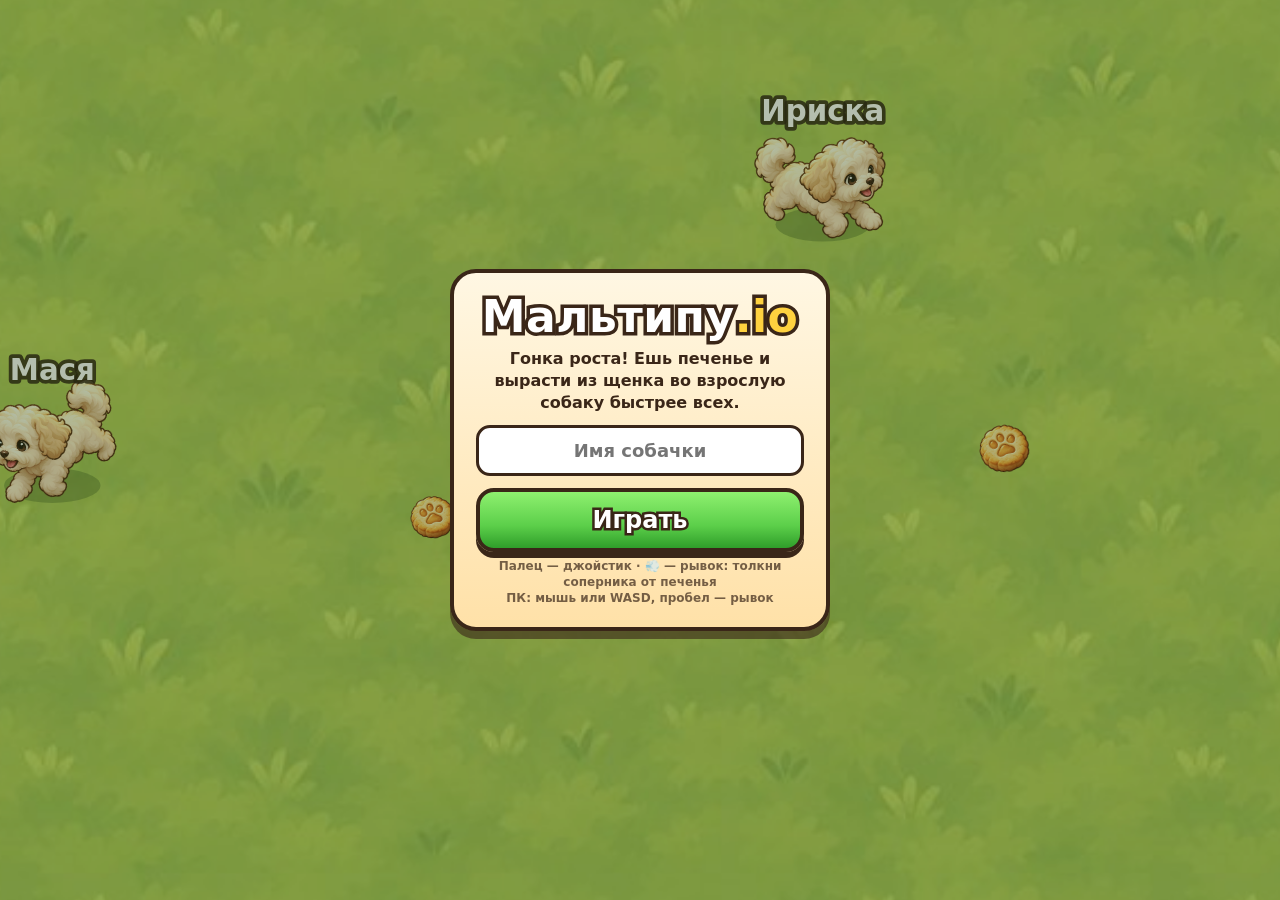
==== index.html @ 68b7dd46 "Maltipoo race: first playable prototype Browser game for iPhone (Safari / GitHub Pages): maltipoo pu" ====
<!doctype html>
<html lang="ru">
<head>
  <meta charset="utf-8">
  <meta name="viewport" content="width=device-width, initial-scale=1, maximum-scale=1, user-scalable=no, viewport-fit=cover">
  <meta name="apple-mobile-web-app-capable" content="yes">
  <meta name="mobile-web-app-capable" content="yes">
  <meta name="apple-mobile-web-app-status-bar-style" content="black-translucent">
  <meta name="apple-mobile-web-app-title" content="Мальтипу">
  <meta name="theme-color" content="#86c95a">
  <title>Мальтипу.io</title>
  <link rel="manifest" href="manifest.webmanifest">
  <link rel="apple-touch-icon" href="icons/icon-180.png">
  <link rel="icon" href="icons/icon-192.png">
  <link rel="stylesheet" href="style.css">
</head>
<body>
  <canvas id="game"></canvas>

  <div id="hud" class="hidden">
    <div id="xp">
      <div id="stage-row"><span id="stage-name">Щенок</span><span id="race-time">0:00</span></div>
      <div id="xp-bar"><div id="xp-fill"></div></div>
    </div>
    <ol id="board"></ol>
    <button id="dash" aria-label="Рывок">💨</button>
    <div id="toast"></div>
    <div id="countdown"></div>
  </div>

  <div id="start" class="screen">
    <div class="panel">
      <h1>Мальтипу<span>.io</span></h1>
      <p>Гонка роста! Ешь печенье и вырасти из щенка во взрослую собаку быстрее всех.</p>
      <input id="name" maxlength="12" placeholder="Имя собачки" autocomplete="off" enterkeyhint="go">
      <button id="play" class="big">Играть</button>
      <p class="hint">Палец — джойстик · 💨 — рывок: толкни соперника от печенья<br>ПК: мышь или WASD, пробел — рывок</p>
    </div>
  </div>

  <div id="finish" class="screen hidden">
    <div class="panel">
      <h2 id="fin-title">Выросла!</h2>
      <p id="fin-place" class="place"></p>
      <div id="podium"></div>
      <p id="fin-stats" class="stats"></p>
      <button id="again" class="big">Ещё раз</button>
    </div>
  </div>

  <script type="module" src="src/main.js"></script>
</body>
</html>
---- style.css ----
:root {
  --sa-top: env(safe-area-inset-top, 0px);
  --sa-right: env(safe-area-inset-right, 0px);
  --sa-bottom: env(safe-area-inset-bottom, 0px);
  --sa-left: env(safe-area-inset-left, 0px);
  --ink: #3a2618;
  --gold: #ffd23f;
  --green: #5ccf4a;
  --panel-top: #fff7e3;
  --panel-bottom: #ffe1a8;
}

* { box-sizing: border-box; }

html, body {
  margin: 0;
  width: 100%;
  height: 100%;
  overflow: hidden;
  background: #4f8a35;
  overscroll-behavior: none;
  touch-action: none;
  -webkit-user-select: none;
  user-select: none;
  -webkit-touch-callout: none;
  -webkit-tap-highlight-color: transparent;
  font-family: system-ui, -apple-system, "SF Pro Rounded", sans-serif;
  color: var(--ink);
}

#game { position: fixed; inset: 0; width: 100vw; height: 100vh; height: 100dvh; display: block; }

.hidden { display: none !important; }

/* HUD */
#hud { position: fixed; inset: 0; pointer-events: none; }

#xp {
  position: absolute;
  top: calc(10px + var(--sa-top));
  left: calc(12px + var(--sa-left));
  width: min(220px, 42vw);
}
#stage-row {
  display: flex; justify-content: space-between; align-items: baseline;
  font-weight: 900; color: #fff;
  -webkit-text-stroke: 4px var(--ink); paint-order: stroke fill;
  margin: 0 4px 4px;
}
#stage-name { font-size: 18px; }
#race-time { font-size: 15px; font-variant-numeric: tabular-nums; }

#countdown {
  position: absolute; left: 50%; top: 38%;
  transform: translate(-50%, -50%) scale(0.5); opacity: 0;
  font-size: 96px; font-weight: 900; color: var(--gold);
  -webkit-text-stroke: 10px var(--ink); paint-order: stroke fill;
}
#countdown.go { animation: count 0.95s ease-out forwards; }
@keyframes count {
  0% { opacity: 0; transform: translate(-50%, -50%) scale(0.4); }
  20% { opacity: 1; transform: translate(-50%, -50%) scale(1.1); }
  70% { opacity: 1; transform: translate(-50%, -50%) scale(1); }
  100% { opacity: 0; transform: translate(-50%, -50%) scale(1.2); }
}
#xp-bar {
  height: 16px; border-radius: 10px; background: rgba(40, 25, 15, 0.55);
  border: 2px solid #fff; overflow: hidden;
}
#xp-fill {
  height: 100%; width: 0;
  background: linear-gradient(#ffe777, #ffb520);
  border-radius: 8px; transition: width 0.15s;
}

#board {
  position: absolute;
  top: calc(10px + var(--sa-top));
  right: calc(12px + var(--sa-right));
  margin: 0; padding: 8px 10px; list-style: none;
  min-width: 150px;
  background: linear-gradient(rgba(255, 247, 227, 0.88), rgba(255, 225, 168, 0.88));
  border: 3px solid var(--ink); border-radius: 14px;
  font-size: 13px; font-weight: 700;
  box-shadow: 0 3px 0 rgba(0, 0, 0, 0.25);
}
#board li { display: flex; justify-content: space-between; gap: 10px; }
#board li.me { color: #c2410c; }

#dash {
  position: absolute;
  right: calc(22px + var(--sa-right));
  bottom: calc(22px + var(--sa-bottom));
  width: 84px; height: 84px; border-radius: 50%;
  font-size: 36px; pointer-events: auto; touch-action: none;
  background: radial-gradient(circle at 35% 30%, #fff6b0, var(--gold) 55%, #e09a00);
  border: 4px solid var(--ink);
  box-shadow: 0 5px 0 var(--ink);
}
#dash.active { transform: translateY(4px); box-shadow: 0 1px 0 var(--ink); }

#toast {
  position: absolute; left: 50%; top: calc(64px + var(--sa-top));
  transform: translate(-50%, -10px); opacity: 0;
  padding: 8px 16px; border-radius: 999px;
  background: rgba(40, 25, 15, 0.8); color: #fff; font-weight: 800; font-size: 16px;
  transition: opacity 0.2s, transform 0.2s; white-space: nowrap;
}
#toast.show { opacity: 1; transform: translate(-50%, 0); }

/* Menus */
.screen {
  position: fixed; inset: 0;
  display: flex; align-items: center; justify-content: center;
  padding: max(16px, var(--sa-top)) max(16px, var(--sa-right)) max(16px, var(--sa-bottom)) max(16px, var(--sa-left));
  background: rgba(40, 70, 25, 0.35);
}
.panel {
  width: min(380px, 100%);
  max-height: 100%; overflow: auto;
  padding: 18px 22px 20px;
  text-align: center;
  background: linear-gradient(var(--panel-top), var(--panel-bottom));
  border: 4px solid var(--ink); border-radius: 26px;
  box-shadow: 0 8px 0 rgba(58, 38, 24, 0.6);
}
h1, h2 {
  margin: 0 0 6px; font-weight: 900; color: #fff;
  -webkit-text-stroke: 7px var(--ink); paint-order: stroke fill;
}
h1 { font-size: 44px; letter-spacing: 0.5px; }
h1 span { color: var(--gold); }
h2 { font-size: 36px; }
.panel p { margin: 6px 0 12px; font-weight: 600; line-height: 1.35; }
.panel .hint { font-size: 12px; opacity: 0.7; margin-bottom: 0; }
.panel .stats { font-size: 16px; }
.panel .place { font-size: 22px; font-weight: 900; }

#podium {
  display: flex; align-items: flex-end; justify-content: center; gap: 6px;
  height: 110px; margin: 4px 0 8px;
}
#podium .step {
  flex: 1; max-width: 100px;
  display: flex; flex-direction: column; justify-content: flex-start; align-items: center;
  border: 3px solid var(--ink); border-radius: 12px 12px 4px 4px;
  font-weight: 800; padding-top: 4px;
}
#podium .step span { font-size: 13px; white-space: nowrap; overflow: hidden; text-overflow: ellipsis; max-width: 95%; }
#podium .step b { font-size: 26px; color: #fff; -webkit-text-stroke: 5px var(--ink); paint-order: stroke fill; }
#podium .s1 { height: 100%; background: linear-gradient(#ffe777, #ffb520); }
#podium .s2 { height: 78%; background: linear-gradient(#f1f4f8, #b9c2cf); }
#podium .s3 { height: 60%; background: linear-gradient(#f5c79a, #d08a4a); }
#podium .me span { color: #c2410c; }
#podium .empty { opacity: 0.45; }

#name {
  width: 100%; padding: 12px 14px; margin-bottom: 12px;
  font: 700 18px system-ui, sans-serif; color: var(--ink); text-align: center;
  border: 3px solid var(--ink); border-radius: 14px; background: #fff;
  -webkit-user-select: text; user-select: text; touch-action: manipulation;
}

button.big {
  width: 100%; padding: 14px 0;
  font: 900 24px system-ui, sans-serif; color: #fff;
  -webkit-text-stroke: 5px var(--ink); paint-order: stroke fill;
  background: linear-gradient(#8ef06f, var(--green) 60%, #2f9e2a);
  border: 4px solid var(--ink); border-radius: 18px;
  box-shadow: 0 6px 0 var(--ink);
  touch-action: manipulation; cursor: pointer;
}
button.big:active { transform: translateY(4px); box-shadow: 0 2px 0 var(--ink); }

@media (max-height: 430px) {
  h1 { font-size: 34px; }
  .panel { padding: 12px 18px 14px; }
  .panel p { margin: 4px 0 8px; }
  #dash { width: 72px; height: 72px; font-size: 30px; }
}
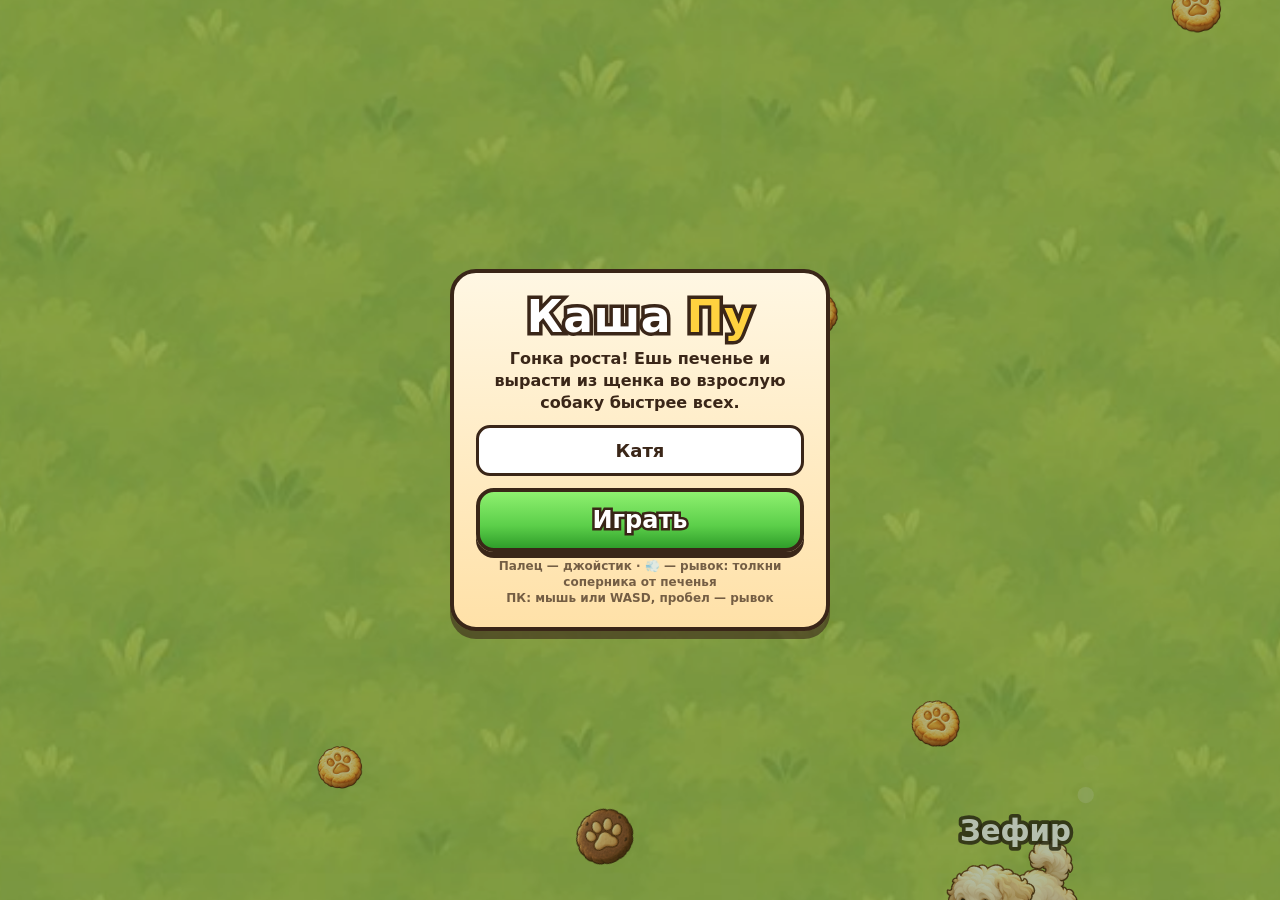
==== commit 2718eea1: "Personal touches: "Каша Пу", Katya by default, anniversary card - Game renamed to "Каша Пу" (page ti" ====
--- a/index.html
+++ b/index.html
@@ -6,9 +6,9 @@
   <meta name="apple-mobile-web-app-capable" content="yes">
   <meta name="mobile-web-app-capable" content="yes">
   <meta name="apple-mobile-web-app-status-bar-style" content="black-translucent">
-  <meta name="apple-mobile-web-app-title" content="Мальтипу">
+  <meta name="apple-mobile-web-app-title" content="Каша Пу">
   <meta name="theme-color" content="#86c95a">
-  <title>Мальтипу.io</title>
+  <title>Каша Пу</title>
   <link rel="manifest" href="manifest.webmanifest">
   <link rel="apple-touch-icon" href="icons/icon-180.png">
   <link rel="icon" href="icons/icon-192.png">
@@ -30,7 +30,7 @@
 
   <div id="start" class="screen">
     <div class="panel">
-      <h1>Мальтипу<span>.io</span></h1>
+      <h1>Каша <span>Пу</span></h1>
       <p>Гонка роста! Ешь печенье и вырасти из щенка во взрослую собаку быстрее всех.</p>
       <input id="name" maxlength="12" placeholder="Имя собачки" autocomplete="off" enterkeyhint="go">
       <button id="play" class="big">Играть</button>
@@ -41,6 +41,10 @@
   <div id="finish" class="screen hidden">
     <div class="panel">
       <h2 id="fin-title">Выросла!</h2>
+      <div id="gift">
+        <p id="gift-message"></p>
+        <p id="gift-signature"></p>
+      </div>
       <p id="fin-place" class="place"></p>
       <div id="podium"></div>
       <p id="fin-stats" class="stats"></p>
--- a/style.css
+++ b/style.css
@@ -107,6 +107,9 @@
   transition: opacity 0.2s, transform 0.2s; white-space: nowrap;
 }
 #toast.show { opacity: 1; transform: translate(-50%, 0); }
+@media (orientation: portrait) {
+  #toast { top: calc(150px + var(--sa-top)); }
+}
 
 /* Menus */
 .screen {
@@ -136,6 +139,27 @@
 .panel .stats { font-size: 16px; }
 .panel .place { font-size: 22px; font-weight: 900; }
 
+#gift {
+  position: relative;
+  margin: 4px 0 10px; padding: 12px 14px 10px;
+  background: linear-gradient(#fff0f5, #ffd6e4);
+  border: 3px solid #d6336c; border-radius: 18px;
+  box-shadow: 0 4px 0 rgba(214, 51, 108, 0.35);
+  animation: gift-in 0.6s cubic-bezier(.2, 1.6, .4, 1) both;
+}
+#gift::before, #gift::after {
+  content: '❤'; position: absolute; top: -14px; font-size: 22px; color: #e64980;
+}
+#gift::before { left: 12px; transform: rotate(-15deg); }
+#gift::after { right: 12px; transform: rotate(15deg); }
+#gift p { margin: 0; color: #a61e4d; }
+#gift-message { font-size: 18px; font-weight: 800; line-height: 1.3; }
+#gift-signature { margin-top: 6px !important; font-size: 15px; font-weight: 700; font-style: italic; }
+@keyframes gift-in {
+  from { opacity: 0; transform: scale(0.6); }
+  to { opacity: 1; transform: scale(1); }
+}
+
 #podium {
   display: flex; align-items: flex-end; justify-content: center; gap: 6px;
   height: 110px; margin: 4px 0 8px;
@@ -172,6 +196,21 @@
 }
 button.big:active { transform: translateY(4px); box-shadow: 0 2px 0 var(--ink); }
 
+/* Landscape phone: the finish card goes side by side with the results. */
+@media (max-height: 500px) and (orientation: landscape) {
+  #finish .panel {
+    width: min(760px, 100%);
+    display: grid; grid-template-columns: 1fr 1fr; column-gap: 18px; align-items: center;
+    grid-template-areas: "title title" "gift place" "gift podium" "gift stats" "gift again";
+  }
+  #fin-title { grid-area: title; font-size: 30px; }
+  #gift { grid-area: gift; margin: 10px 0; }
+  #fin-place { grid-area: place; margin: 0 0 4px; font-size: 18px; }
+  #podium { grid-area: podium; height: 84px; margin: 0; }
+  #fin-stats { grid-area: stats; margin: 6px 0 8px; }
+  #again { grid-area: again; padding: 10px 0; }
+}
+
 @media (max-height: 430px) {
   h1 { font-size: 34px; }
   .panel { padding: 12px 18px 14px; }
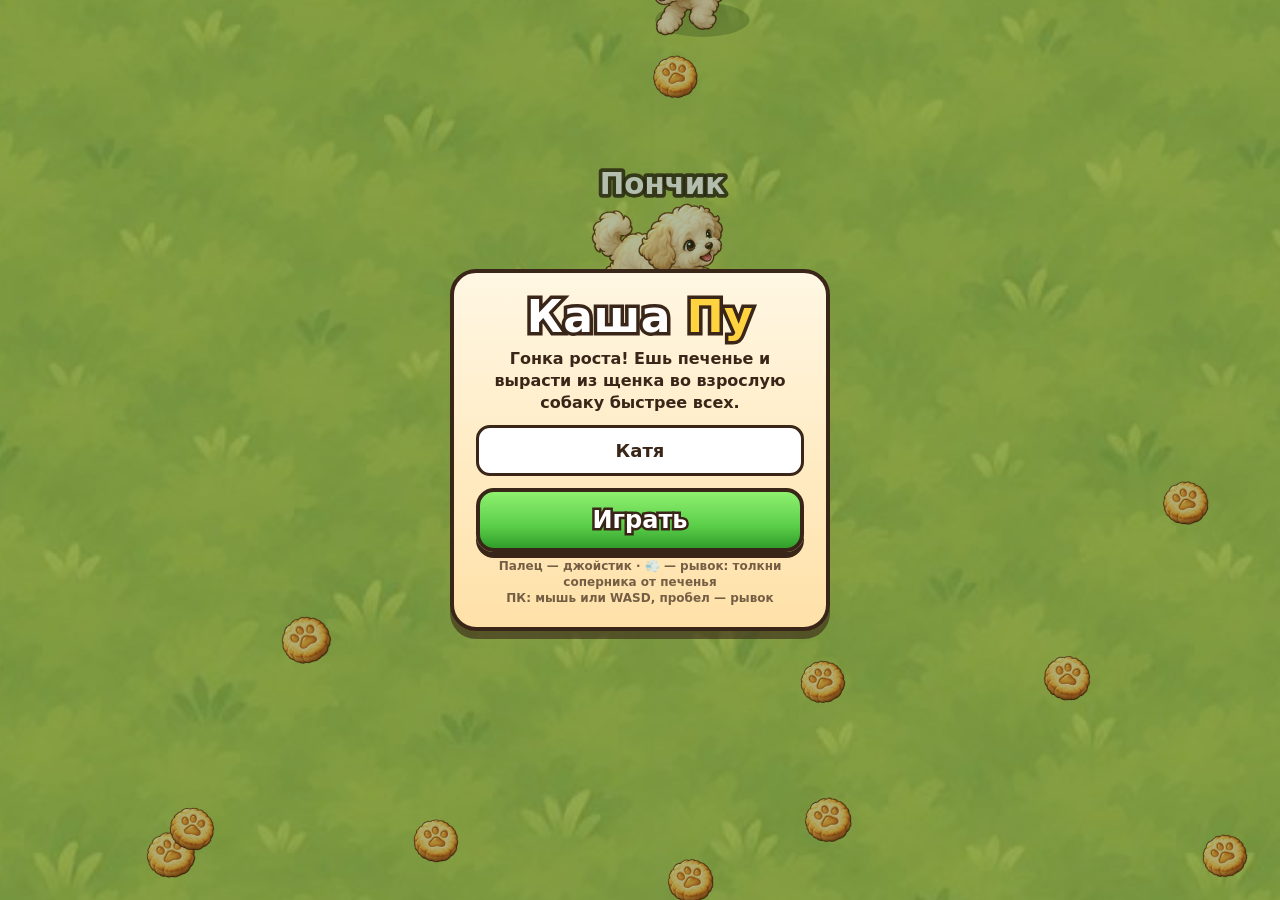
==== commit a74990f0: "Balance pass: free dash with cooldown, denser field, shove immunity - Dash is free (x1.6 for 0.45 s)" ====
--- a/index.html
+++ b/index.html
@@ -24,6 +24,7 @@
     </div>
     <ol id="board"></ol>
     <button id="dash" aria-label="Рывок">💨</button>
+    <button id="mute" aria-label="Звук">🔊</button>
     <div id="toast"></div>
     <div id="countdown"></div>
   </div>
--- a/style.css
+++ b/style.css
@@ -98,6 +98,22 @@
   box-shadow: 0 5px 0 var(--ink);
 }
 #dash.active { transform: translateY(4px); box-shadow: 0 1px 0 var(--ink); }
+/* Cooldown: a dark wedge that shrinks clockwise as the dash recharges (--cd 1 -> 0). */
+#dash::after {
+  content: ''; position: absolute; inset: -4px; border-radius: 50%; pointer-events: none;
+  background: conic-gradient(rgba(40, 25, 15, 0.55) calc(var(--cd, 0) * 360deg), transparent 0);
+}
+#dash.ready { animation: ready 0.35s ease-out; }
+@keyframes ready { 50% { transform: scale(1.12); } }
+
+#mute {
+  position: absolute;
+  left: calc(12px + var(--sa-left));
+  top: calc(52px + var(--sa-top));
+  width: 40px; height: 40px; border-radius: 50%;
+  font-size: 20px; pointer-events: auto; touch-action: manipulation;
+  background: rgba(255, 247, 227, 0.85); border: 3px solid var(--ink);
+}
 
 #toast {
   position: absolute; left: 50%; top: calc(64px + var(--sa-top));
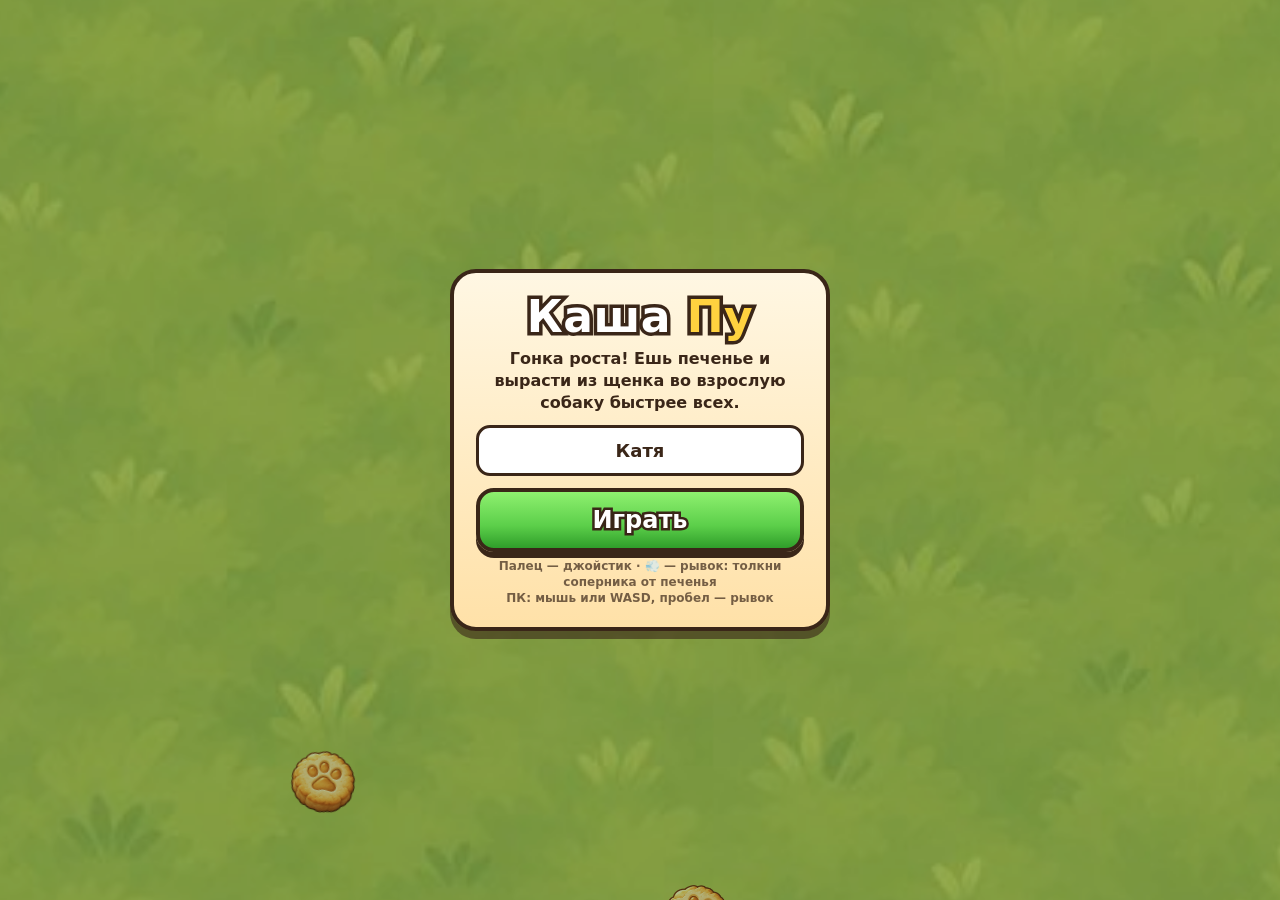
==== commit 63588e2f: "Softer eyes and a playable 3D mode at ?3d Eyes: dark warm iris with a soft pupil, no specular, a sha" ====
--- a/index.html
+++ b/index.html
@@ -13,6 +13,9 @@
   <link rel="apple-touch-icon" href="icons/icon-180.png">
   <link rel="icon" href="icons/icon-192.png">
   <link rel="stylesheet" href="style.css">
+  <script type="importmap">
+  { "imports": { "three": "./src/vendor/three/three.module.js", "three/addons/": "./src/vendor/three/addons/" } }
+  </script>
 </head>
 <body>
   <canvas id="game"></canvas>
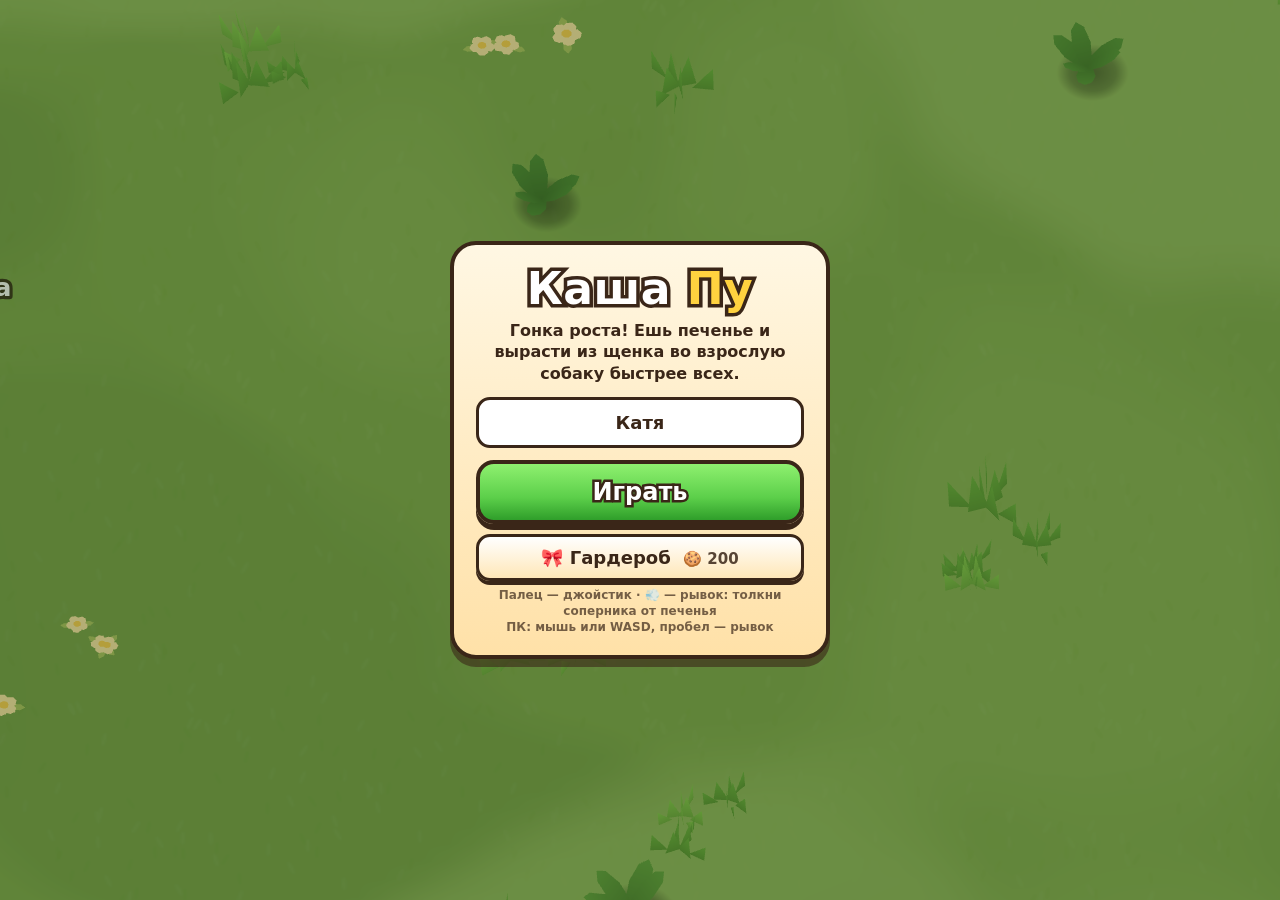
==== commit 1c61f611: "Wardrobe: 36 outfit items bought with cookies Nine slots (head, neck, outfit, paws, tail, back, face" ====
--- a/index.html
+++ b/index.html
@@ -38,6 +38,8 @@
       <p>Гонка роста! Ешь печенье и вырасти из щенка во взрослую собаку быстрее всех.</p>
       <input id="name" maxlength="12" placeholder="Имя собачки" autocomplete="off" enterkeyhint="go">
       <button id="play" class="big">Играть</button>
+      <button id="to-wardrobe" class="mid">🎀 Гардероб <span class="bank">🍪 <b class="cookies">0</b></span></button>
+      <p id="start-wish" class="bank-line"></p>
       <p class="hint">Палец — джойстик · 💨 — рывок: толкни соперника от печенья<br>ПК: мышь или WASD, пробел — рывок</p>
     </div>
   </div>
@@ -52,7 +54,47 @@
       <p id="fin-place" class="place"></p>
       <div id="podium"></div>
       <p id="fin-stats" class="stats"></p>
+      <p id="fin-bank" class="bank-line"></p>
+      <p id="fin-wish" class="bank-line"></p>
       <button id="again" class="big">Ещё раз</button>
+      <button id="fin-wardrobe" class="mid">🎀 Гардероб</button>
+    </div>
+  </div>
+
+  <div id="wardrobe" class="hidden">
+    <div id="wr-preview">
+      <div id="wr-top">
+        <button id="wr-back" class="pill" aria-label="Назад">←</button>
+        <span id="wr-title">Гардероб</span>
+        <span class="pill bank">🍪 <b class="cookies">0</b></span>
+      </div>
+      <div id="wr-tools">
+        <button class="pill" data-stage="0">Щенок</button>
+        <button class="pill" data-stage="5">Взрослая</button>
+        <button class="pill" id="wr-run">🏃</button>
+      </div>
+      <p id="wr-no3d" class="hidden">Наряды видно в 3D-версии игры</p>
+    </div>
+    <div id="wr-sheet">
+      <div id="wr-tabs"></div>
+      <div id="wr-grid"></div>
+      <div id="wr-bar">
+        <div id="wr-info"><b id="wr-name"></b><span id="wr-note"></span></div>
+        <button id="wr-act" class="mid"></button>
+      </div>
+      <button id="wr-backup" class="link">Сохранить или восстановить копилку</button>
+    </div>
+  </div>
+
+  <div id="backup" class="screen hidden">
+    <div class="panel">
+      <h2>Копилка</h2>
+      <p>Скопируй код и сохрани в заметках. Если игра забудет покупки, вставь его сюда.</p>
+      <textarea id="bk-code" rows="4" spellcheck="false"></textarea>
+      <p id="bk-msg" class="hint"></p>
+      <button id="bk-copy" class="mid">Скопировать код</button>
+      <button id="bk-restore" class="mid">Восстановить из кода</button>
+      <button id="bk-close" class="link">Закрыть</button>
     </div>
   </div>
 
--- a/style.css
+++ b/style.css
@@ -233,3 +233,89 @@
   .panel p { margin: 4px 0 8px; }
   #dash { width: 72px; height: 72px; font-size: 30px; }
 }
+
+/* Wardrobe: the 3D fitting room shows through the top; cards in a sheet below. */
+button.mid {
+  width: 100%; margin-top: 10px; padding: 10px 0;
+  font: 900 18px system-ui, sans-serif; color: var(--ink);
+  background: linear-gradient(#fff, #ffe7b8); border: 3px solid var(--ink); border-radius: 14px;
+  box-shadow: 0 4px 0 var(--ink); touch-action: manipulation; cursor: pointer;
+}
+button.mid:active { transform: translateY(3px); box-shadow: 0 1px 0 var(--ink); }
+button.mid:disabled { opacity: 0.55; transform: none; box-shadow: 0 4px 0 var(--ink); }
+button.mid .bank { margin-left: 6px; font-size: 15px; opacity: 0.85; }
+button.link {
+  margin-top: 8px; padding: 6px; border: 0; background: none;
+  font: 700 13px system-ui, sans-serif; color: var(--ink); opacity: 0.7; text-decoration: underline;
+  touch-action: manipulation; cursor: pointer;
+}
+.bank-line { font-weight: 800; margin: 2px 0 4px !important; color: #8a4b12; }
+.bank-line:empty { display: none; }
+.pill {
+  padding: 6px 12px; border-radius: 999px; border: 3px solid var(--ink);
+  background: rgba(255, 247, 227, 0.92); font: 800 15px system-ui, sans-serif; color: var(--ink);
+  touch-action: manipulation; cursor: pointer;
+}
+.pill.on { background: var(--gold); }
+
+#wardrobe { position: fixed; inset: 0; display: flex; flex-direction: column; }
+#wr-preview { position: relative; flex: 1 1 45%; min-height: 160px; touch-action: none; }
+#wr-top {
+  position: absolute; left: 0; right: 0; top: 0;
+  padding: calc(8px + var(--sa-top)) calc(10px + var(--sa-right)) 0 calc(10px + var(--sa-left));
+  display: flex; align-items: center; justify-content: space-between; gap: 8px;
+}
+#wr-title { font: 900 26px system-ui, sans-serif; color: #fff; -webkit-text-stroke: 6px var(--ink); paint-order: stroke fill; }
+#wr-tools { position: absolute; left: 0; right: 0; bottom: 8px; display: flex; justify-content: center; gap: 8px; }
+#wr-no3d { position: absolute; inset: 40% 16px auto; text-align: center; font-weight: 800; }
+#wr-sheet {
+  flex: 0 0 auto; height: 55%; display: flex; flex-direction: column;
+  padding: 8px calc(10px + var(--sa-right)) calc(6px + var(--sa-bottom)) calc(10px + var(--sa-left));
+  background: linear-gradient(var(--panel-top), var(--panel-bottom));
+  border-top: 4px solid var(--ink); border-radius: 22px 22px 0 0;
+}
+#wr-tabs { display: flex; gap: 6px; overflow-x: auto; padding-bottom: 6px; touch-action: pan-x; scrollbar-width: none; }
+#wr-tabs button {
+  flex: 0 0 auto; padding: 5px 10px; border-radius: 12px; border: 3px solid var(--ink);
+  background: #fff; font: 800 14px system-ui, sans-serif; color: var(--ink); touch-action: manipulation;
+}
+#wr-tabs button.on { background: var(--gold); }
+#wr-grid {
+  flex: 1; overflow-y: auto; touch-action: pan-y; -webkit-overflow-scrolling: touch;
+  display: grid; grid-template-columns: repeat(auto-fill, minmax(96px, 1fr)); gap: 8px; align-content: start;
+  padding: 2px;
+}
+.card {
+  position: relative; padding: 8px 4px 6px; border-radius: 14px; border: 3px solid var(--ink);
+  background: #fff; text-align: center; touch-action: manipulation; cursor: pointer;
+  font: 700 12px system-ui, sans-serif; color: var(--ink);
+}
+.card .ico { font-size: 30px; line-height: 1.1; }
+.card .nm { display: block; min-height: 2.4em; line-height: 1.2; }
+.card .pr { font-weight: 900; }
+.card.dream { background: linear-gradient(#fff, #ffe9f3); }
+.card.rare { background: linear-gradient(#fff, #eef4ff); }
+.card.owned .pr { color: #2f9e2a; }
+.card.worn { box-shadow: 0 0 0 3px var(--green) inset; }
+.card.sel { outline: 3px solid #e64980; outline-offset: 1px; }
+.card.poor .pr { opacity: 0.55; }
+#wr-bar { display: flex; align-items: center; gap: 10px; padding-top: 8px; }
+#wr-info { flex: 1; min-width: 0; font-size: 13px; line-height: 1.25; }
+#wr-info b { display: block; font-size: 15px; white-space: nowrap; overflow: hidden; text-overflow: ellipsis; }
+#wr-act { width: auto; flex: 0 0 auto; margin: 0; padding: 10px 14px; }
+#wr-act.buy { background: linear-gradient(#b6f09a, var(--green)); }
+.card.wish::after { content: '⭐'; position: absolute; top: 2px; right: 4px; font-size: 14px; }
+#wr-tabs button.has::after { content: ' •'; color: #2f9e2a; }
+#wr-top .bank { pointer-events: none; }
+#wr-backup { align-self: center; margin-top: 2px; }
+#bk-code {
+  width: 100%; font: 12px ui-monospace, monospace; border: 3px solid var(--ink); border-radius: 12px; padding: 8px;
+  -webkit-user-select: text; user-select: text; touch-action: manipulation; resize: none;
+}
+
+/* Phone on its side: preview left, cards right. */
+@media (orientation: landscape) {
+  #wardrobe { flex-direction: row; }
+  #wr-sheet { height: auto; width: 55%; border-top: 0; border-left: 4px solid var(--ink); border-radius: 22px 0 0 22px;
+    padding-top: calc(8px + var(--sa-top)); }
+}
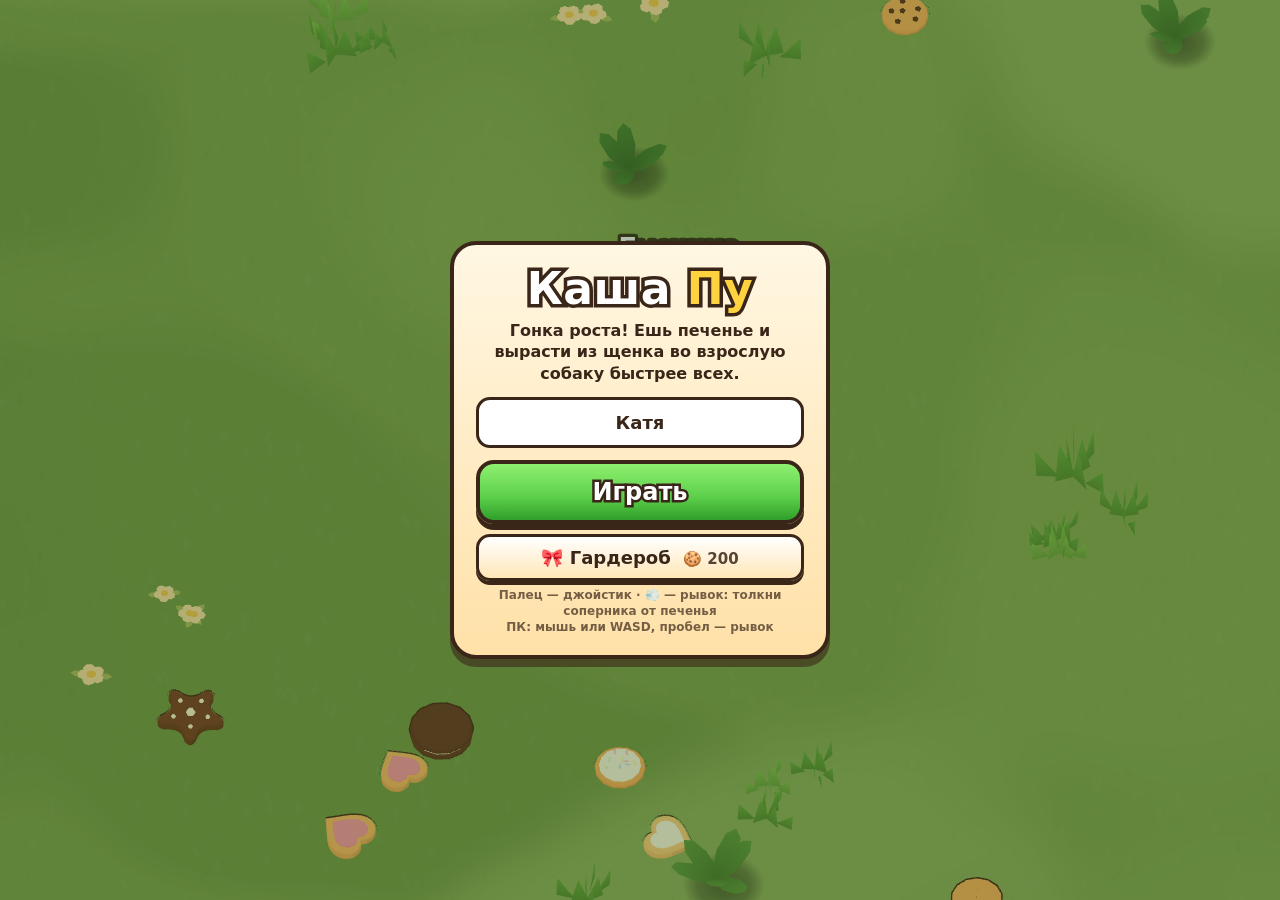
==== commit 4cd03174: "Saved outfits: three looks to switch in one tap Co-Authored-By: Claude Opus 5.5 <noreply@anthropic.c" ====
--- a/index.html
+++ b/index.html
@@ -81,6 +81,7 @@
       <div id="wr-bar">
         <div id="wr-info"><b id="wr-name"></b><span id="wr-note"></span></div>
         <button id="wr-act" class="mid"></button>
+        <button id="wr-save" class="pill hidden" aria-label="Запомнить сюда">💾</button>
       </div>
       <button id="wr-backup" class="link">Сохранить или восстановить копилку</button>
     </div>
--- a/style.css
+++ b/style.css
@@ -304,6 +304,9 @@
 #wr-info b { display: block; font-size: 15px; white-space: nowrap; overflow: hidden; text-overflow: ellipsis; }
 #wr-act { width: auto; flex: 0 0 auto; margin: 0; padding: 10px 14px; }
 #wr-act.buy { background: linear-gradient(#b6f09a, var(--green)); }
+#wr-save { flex: 0 0 auto; padding: 8px 12px; font-size: 18px; }
+.card.look .ico { min-height: 33px; }
+.card.look .ico.many { font-size: 20px; line-height: 1.25; letter-spacing: -2px; }
 .card.wish::after { content: '⭐'; position: absolute; top: 2px; right: 4px; font-size: 14px; }
 #wr-tabs button.has::after { content: ' •'; color: #2f9e2a; }
 #wr-top .bank { pointer-events: none; }
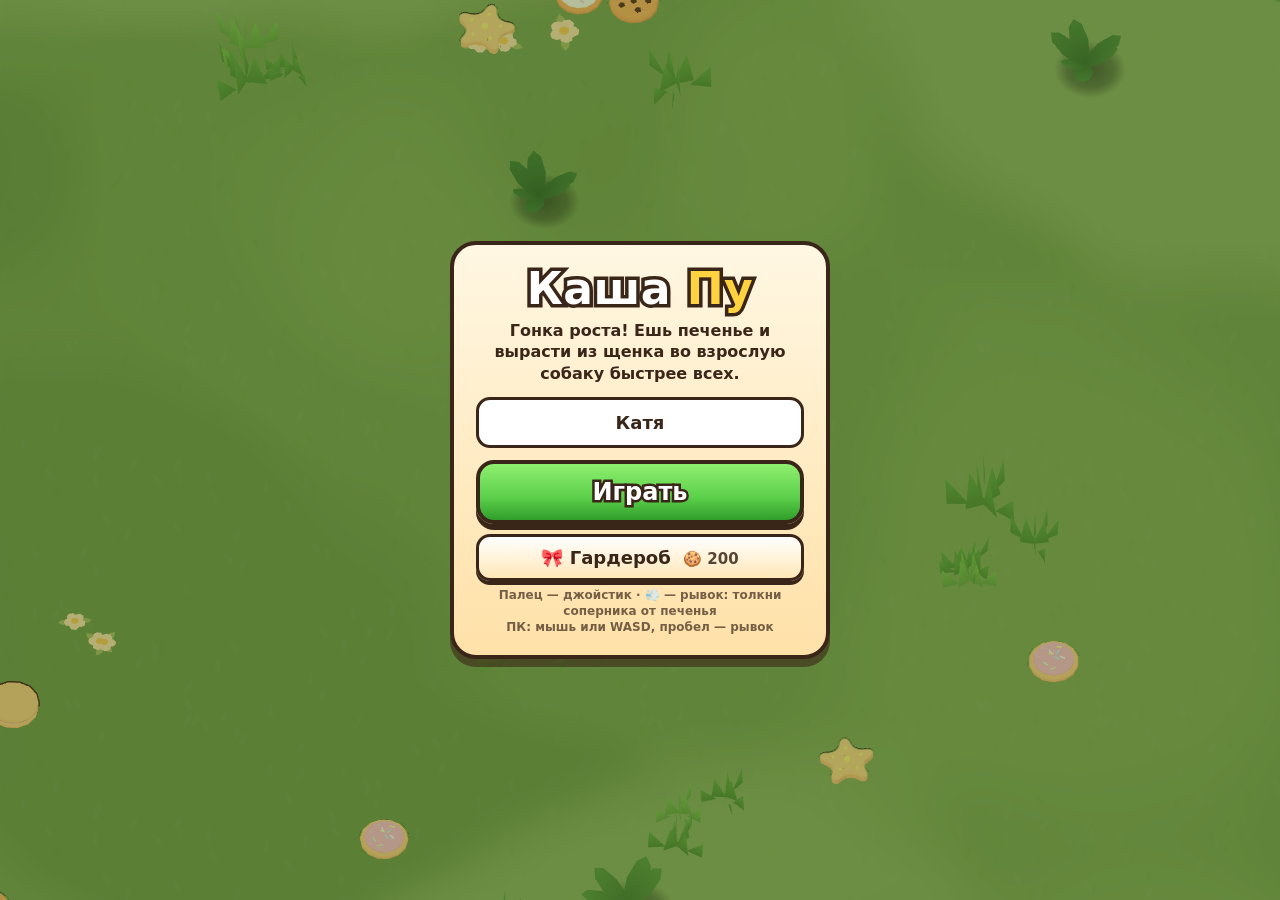
==== commit 1e4da6f9: "Wardrobe filters: all, bought, affordable Co-Authored-By: Claude Opus 5.5 <noreply@anthropic.com>" ====
--- a/index.html
+++ b/index.html
@@ -77,6 +77,7 @@
     </div>
     <div id="wr-sheet">
       <div id="wr-tabs"></div>
+      <div id="wr-filter"><button data-f="all">Все</button><button data-f="owned">Куплено</button><button data-f="afford">Доступно</button></div>
       <div id="wr-grid"></div>
       <div id="wr-bar">
         <div id="wr-info"><b id="wr-name"></b><span id="wr-note"></span></div>
--- a/style.css
+++ b/style.css
@@ -280,6 +280,14 @@
   background: #fff; font: 800 14px system-ui, sans-serif; color: var(--ink); touch-action: manipulation;
 }
 #wr-tabs button.on { background: var(--gold); }
+#wr-filter { display: flex; gap: 4px; padding-bottom: 6px; }
+#wr-filter button {
+  flex: 1; padding: 3px 4px; border-radius: 10px; border: 2px solid var(--ink); background: rgba(255, 255, 255, 0.6);
+  font: 700 12px system-ui, sans-serif; color: var(--ink); touch-action: manipulation; white-space: nowrap;
+}
+#wr-filter button.on { background: #fff; box-shadow: 0 0 0 2px #e64980 inset; }
+#wr-filter button i { font-style: normal; opacity: 0.6; }
+.wr-empty { grid-column: 1 / -1; text-align: center; font-weight: 700; padding: 18px 8px; opacity: 0.75; }
 #wr-grid {
   flex: 1; overflow-y: auto; touch-action: pan-y; -webkit-overflow-scrolling: touch;
   display: grid; grid-template-columns: repeat(auto-fill, minmax(96px, 1fr)); gap: 8px; align-content: start;
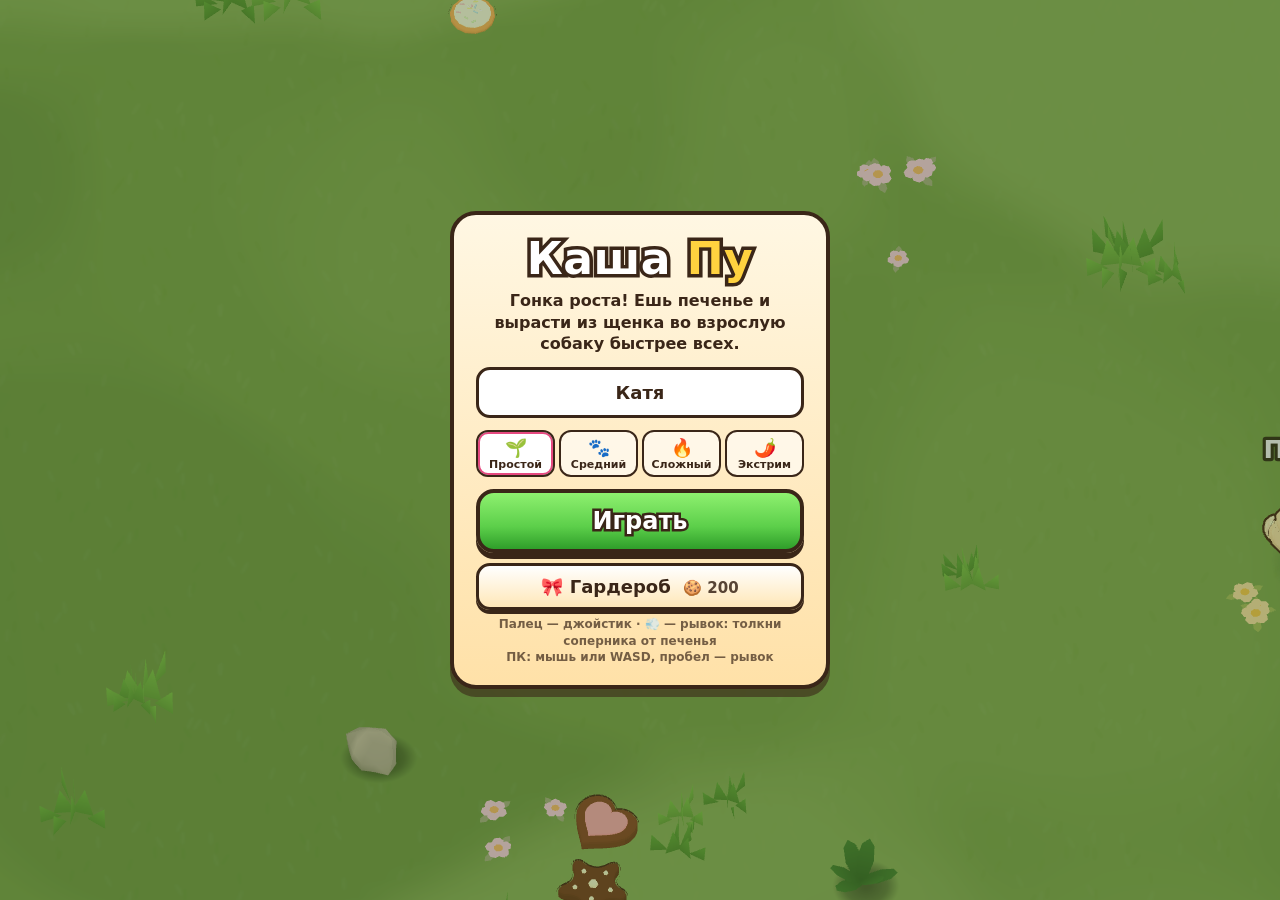
==== commit b6306901: "Seasons, obstacles, surprise piles and difficulty levels - Map seasons bought in the wardrobe's new " ====
--- a/index.html
+++ b/index.html
@@ -27,6 +27,7 @@
     </div>
     <ol id="board"></ol>
     <button id="dash" aria-label="Рывок">💨</button>
+    <button id="poop" aria-label="Сюрприз">💩</button>
     <button id="mute" aria-label="Звук">🔊</button>
     <div id="toast"></div>
     <div id="countdown"></div>
@@ -37,6 +38,7 @@
       <h1>Каша <span>Пу</span></h1>
       <p>Гонка роста! Ешь печенье и вырасти из щенка во взрослую собаку быстрее всех.</p>
       <input id="name" maxlength="12" placeholder="Имя собачки" autocomplete="off" enterkeyhint="go">
+      <div id="level" role="radiogroup" aria-label="Сложность"></div>
       <button id="play" class="big">Играть</button>
       <button id="to-wardrobe" class="mid">🎀 Гардероб <span class="bank">🍪 <b class="cookies">0</b></span></button>
       <p id="start-wish" class="bank-line"></p>
--- a/style.css
+++ b/style.css
@@ -97,13 +97,23 @@
   border: 4px solid var(--ink);
   box-shadow: 0 5px 0 var(--ink);
 }
-#dash.active { transform: translateY(4px); box-shadow: 0 1px 0 var(--ink); }
+#poop {
+  position: absolute;
+  right: calc(22px + 84px + 16px + var(--sa-right));
+  bottom: calc(22px + var(--sa-bottom));
+  width: 62px; height: 62px; border-radius: 50%;
+  font-size: 28px; pointer-events: auto; touch-action: none;
+  background: radial-gradient(circle at 35% 30%, #fff, #f3d9b8 60%, #d9ad7c);
+  border: 4px solid var(--ink);
+  box-shadow: 0 4px 0 var(--ink);
+}
+#dash.active, #poop.active { transform: translateY(4px); box-shadow: 0 1px 0 var(--ink); }
 /* Cooldown: a dark wedge that shrinks clockwise as the dash recharges (--cd 1 -> 0). */
-#dash::after {
+#dash::after, #poop::after {
   content: ''; position: absolute; inset: -4px; border-radius: 50%; pointer-events: none;
   background: conic-gradient(rgba(40, 25, 15, 0.55) calc(var(--cd, 0) * 360deg), transparent 0);
 }
-#dash.ready { animation: ready 0.35s ease-out; }
+#dash.ready, #poop.ready { animation: ready 0.35s ease-out; }
 @keyframes ready { 50% { transform: scale(1.12); } }
 
 #mute {
@@ -200,6 +210,16 @@
   border: 3px solid var(--ink); border-radius: 14px; background: #fff;
   -webkit-user-select: text; user-select: text; touch-action: manipulation;
 }
+
+#level { display: flex; gap: 4px; margin-bottom: 12px; }
+#level button {
+  flex: 1; min-width: 0; padding: 5px 2px 4px; border-radius: 12px; border: 2px solid var(--ink);
+  background: rgba(255, 255, 255, 0.6); color: var(--ink); touch-action: manipulation; cursor: pointer;
+  font: 700 11px system-ui, sans-serif; white-space: nowrap; overflow: hidden; text-overflow: ellipsis;
+}
+#level button b { display: block; font-size: 18px; line-height: 1.2; }
+#level button.on { background: #fff; box-shadow: 0 0 0 2px #e64980 inset; }
+#level button.on[data-id="extreme"] { background: #ffe1d6; box-shadow: 0 0 0 2px #e8590c inset; }
 
 button.big {
   width: 100%; padding: 14px 0;
@@ -231,7 +251,11 @@
   h1 { font-size: 34px; }
   .panel { padding: 12px 18px 14px; }
   .panel p { margin: 4px 0 8px; }
+  #level { margin-bottom: 8px; }
+  #level button { padding: 3px 2px; }
+  #level button b { display: inline; font-size: 14px; margin-right: 3px; }
   #dash { width: 72px; height: 72px; font-size: 30px; }
+  #poop { width: 54px; height: 54px; font-size: 24px; right: calc(22px + 72px + 14px + var(--sa-right)); }
 }
 
 /* Wardrobe: the 3D fitting room shows through the top; cards in a sheet below. */
